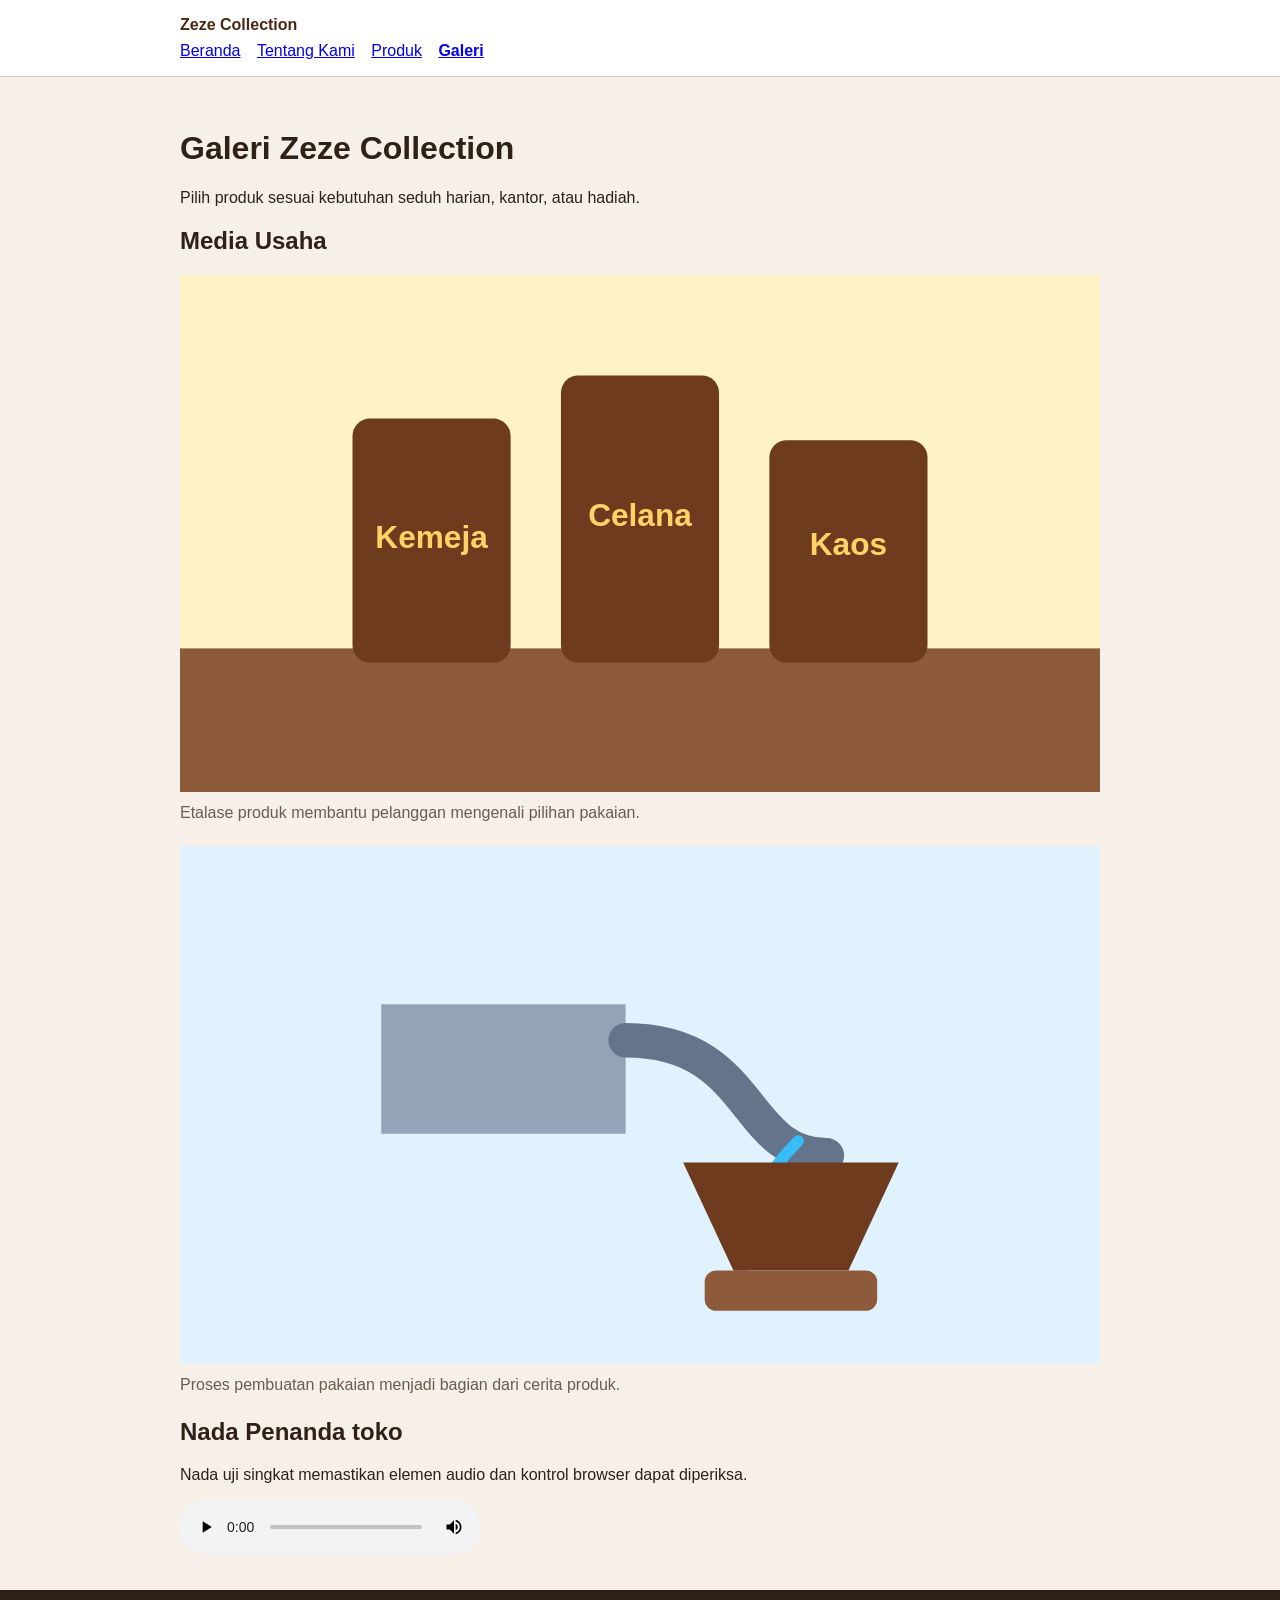
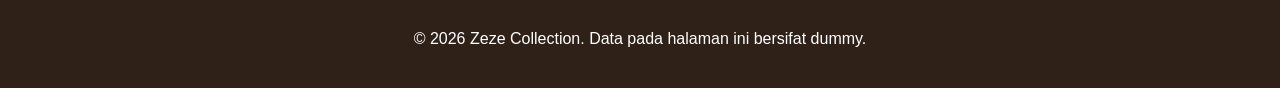
==== galeri.html @ 98d9852c "feat: tambah media dan tabel katalog" ====
<!doctype html>
<html lang="id">
  <head>
    <meta charset="utf-8" />
    <meta name="viewport" content="width=device-width, initial-scale=1" />
    <title>Toko Pakaian - Zeze Collection</title>
    <link rel="stylesheet" href="css/style.css" />
  </head>
  <body>
    <a class="skip-link" href="#konten">Lewati ke konten utama</a>
    <header class="site-header">
      <nav class="nav" aria-label="Navigasi utama">
        <a class="brand" href="index.html">Zeze Collection</a>
        <ul>
          <li><a href="index.html">Beranda</a></li>
          <li><a href="tentang.html">Tentang Kami</a></li>
          <li><a href="produk.html">Produk</a></li>
          <li><a aria-current="page" href="galeri.html">Galeri</a></li>
          
        </ul>
      </nav>
    </header>
    <main id="konten" class="page">
      <h1>Galeri Zeze Collection</h1>
      <p>Pilih produk sesuai kebutuhan seduh harian, kantor, atau hadiah.</p>
      <section aria-labelledby="media-title">
        <h2 id="media-title">Media Usaha</h2>
        <div class="gallery-list">
          <figure class="media-card">
            <img
              src="assets/images/etalase-pakaian.svg"
              alt="Etalase Pakaian Zeze Collection berisi kemasan pakaian lokal"
            />
            <figcaption>
              Etalase produk membantu pelanggan mengenali pilihan pakaian.
            </figcaption>
          </figure>
          <figure class="media-card">
            <img
              src="assets/images/proses-pakaian.svg"
              alt="Proses pembuatan pakaian di bengkel Zeze Collection"
            />
            <figcaption>
              Proses pembuatan pakaian menjadi bagian dari cerita produk.
            </figcaption>
          </figure>
        </div>
      </section>

      <section aria-labelledby="audio-title">
        <h2 id="audio-title">Nada Penanda toko</h2>
        <p id="audio-note">
          Nada uji singkat memastikan elemen audio dan kontrol browser dapat
          diperiksa.
        </p>
        <audio
          controls
          aria-describedby="audio-note"
          src="[data-uri]"
        >
          Browser Anda tidak mendukung pemutar audio.
        </audio>
      </section>
    </main>
    <footer class="site-footer">
      <p>&copy; 2026 Zeze Collection. Data pada halaman ini bersifat dummy.</p>
    </footer>
  </body>
</html>
---- css/style.css ----
body {
  margin: 0;
  color: #2f2118;
  background: #f6f0e8;
  font-family: Arial, sans-serif;
}

.page {
  max-width: 920px;
  margin: 0 auto;
  padding: 32px 20px;
}

.hero {
  padding: 36px;
  color: white;
  background: #6f3b1f;
  border-radius: 24px;
}

.eyebrow {
  margin: 0 0 8px;
  letter-spacing: 0.14em;
  text-transform: uppercase;
}

#pesanButton {
  display: block;
  margin: 24px auto 0;
}

.products {
  display: inline-block;
  margin-top: 24px;
  padding-left: 0;
}

.products li {
  display: inline-block;
  vertical-align: top;
  list-style: none;
  width: 220px;
  min-height: 160px;
  margin-right: 20px;
  margin-bottom: 20px;
  padding: 20px;
  box-sizing: border-box;
  border-radius: 15px;
  background: white;
  text-align: center;
  box-shadow: 0 10px 30px rgb(47 33 24 / 10%);
}

.products li p {
  margin-top: 12px;
  font-size: 0.9rem;
  line-height: 1.5;
}

section[aria-labelledby="info-title"] {
  margin-top: 30px;
  padding: 24px;
  background: white;
  border-radius: 15px;
  box-shadow: 0 10px 30px rgb(47 33 24 / 10%);
}

section[aria-labelledby="info-title"] h2 {
  margin-top: 0;
}

section[aria-labelledby="info-title"] p {
  margin: 12px 0;
  line-height: 1.5;
}

button {
  padding: 12px 18px;
  color: #2f2118;
  font-weight: 700;
  cursor: pointer;
  background: #ffd166;
  border: 0;
  border-radius: 999px;
}

.skip-link {
  position: absolute;
  left: -9999px;
  padding: 8px 12px;
  color: white;
  background: #2f2118;
}
.skip-link:focus {
  top: 8px;
  left: 8px;
}
.site-header {
  padding: 16px 20px;
  background: white;
  border-bottom: 1px solid #dccbbc;
}
.nav {
  max-width: 920px;
  margin: 0 auto;
}
.brand {
  display: inline-block;
  margin-bottom: 8px;
  color: #4b2715;
  font-weight: 800;
  text-decoration: none;
}
.nav ul {
  padding: 0;
  margin: 0;
  list-style: none;
}
.nav li {
  display: inline-block;
  margin-right: 12px;
}
.nav a[aria-current="page"] {
  font-weight: 800;
}
a:focus-visible,
button:focus-visible {
  outline: 3px solid #2563eb;
  outline-offset: 3px;
}
.site-footer {
  padding: 24px 20px;
  color: white;
  text-align: center;
  background: #2f2118;
}

img { max-width: 100%; height: auto; }
figure { margin: 0 0 24px; }
figcaption { margin-top: 8px; color: #6b5b52; }
table { width: 100%; border-collapse: collapse; }
caption { margin-bottom: 8px; font-weight: 700; text-align: left; }
th,
td { padding: 10px; text-align: left; border: 1px solid #dccbbc; }
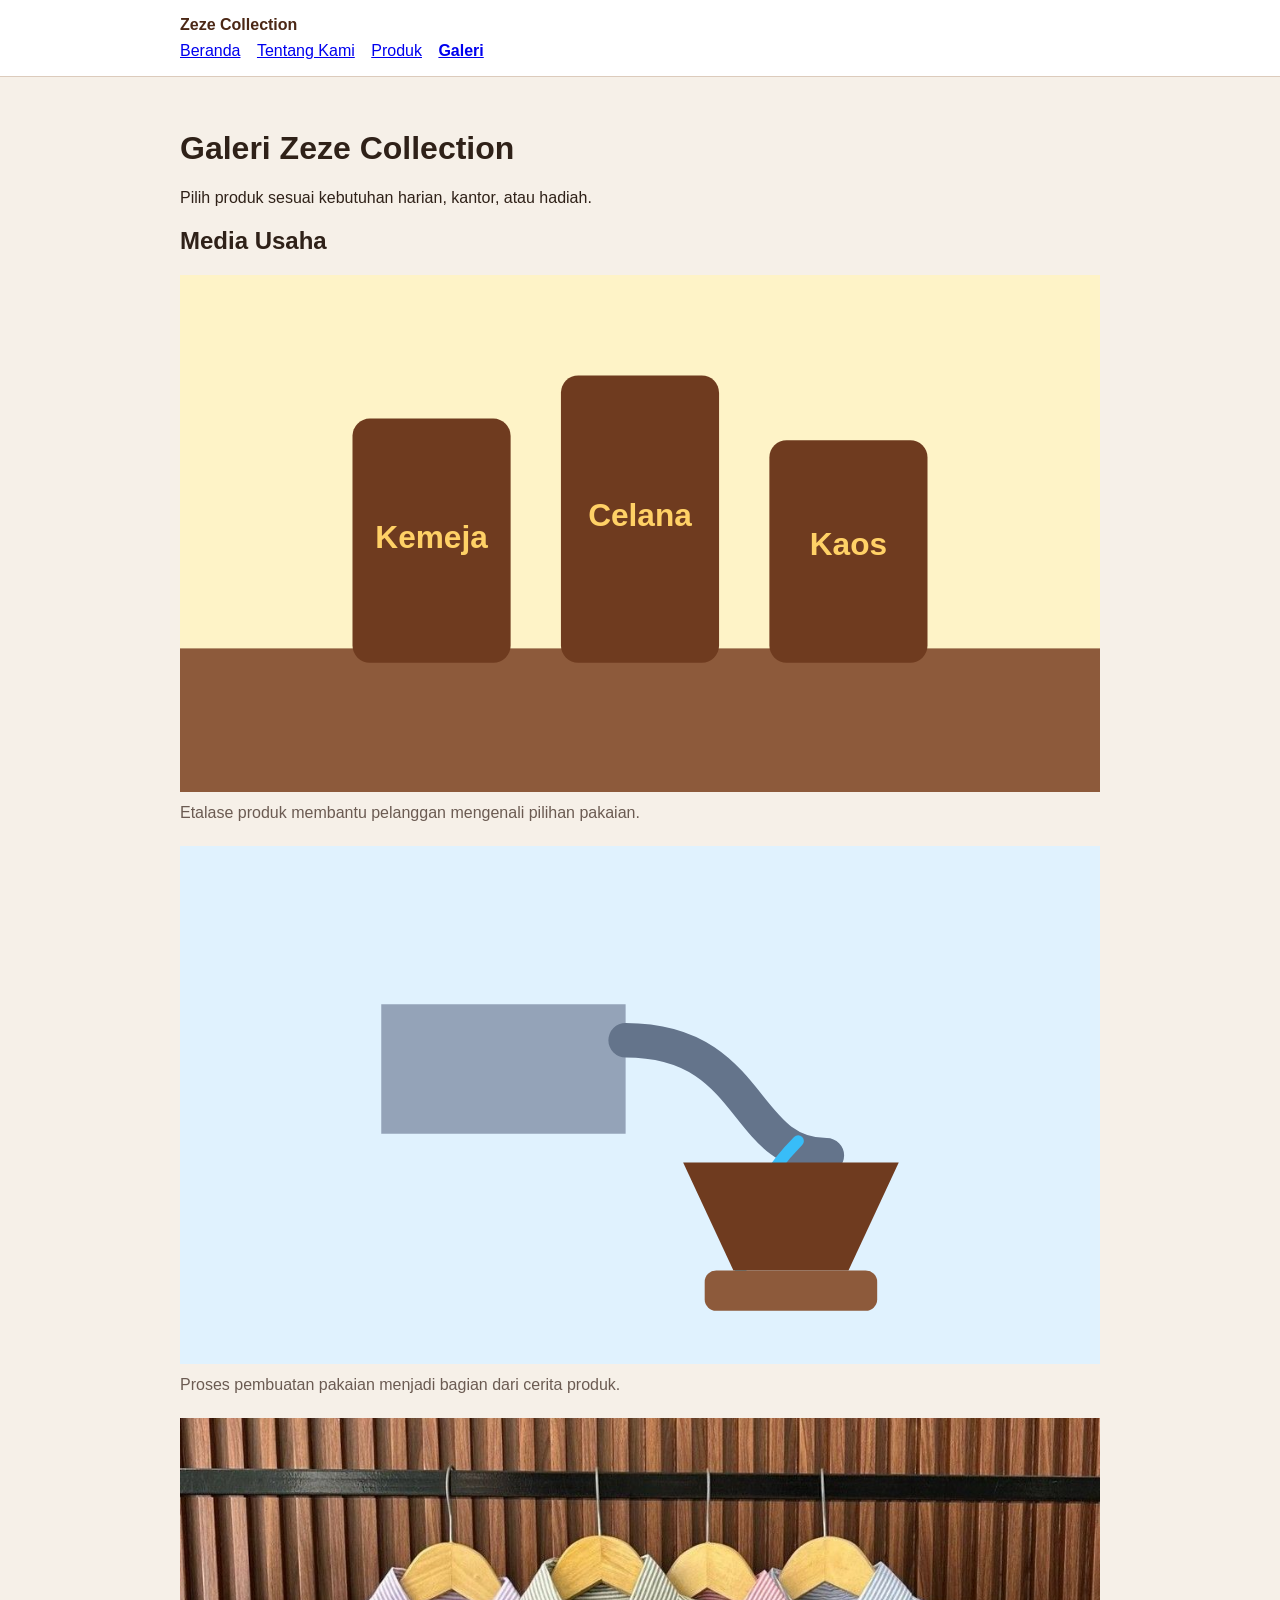
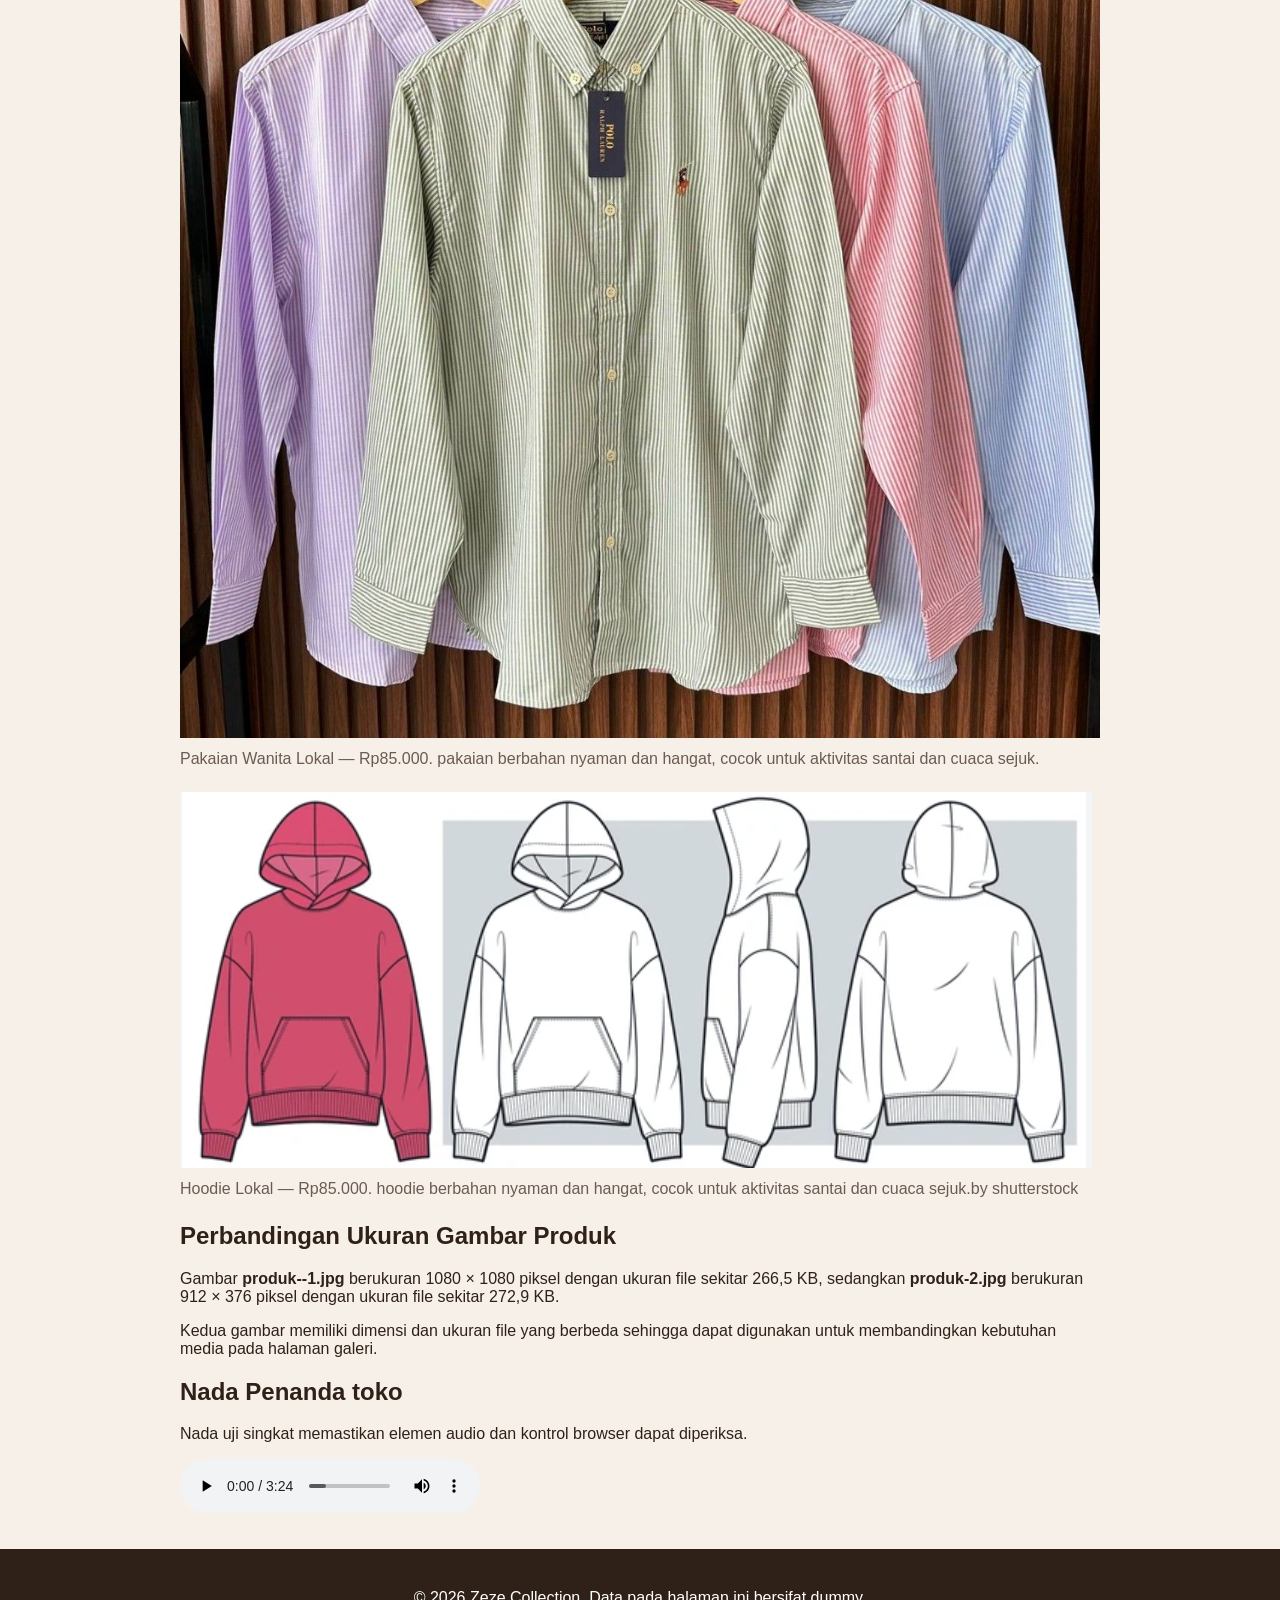
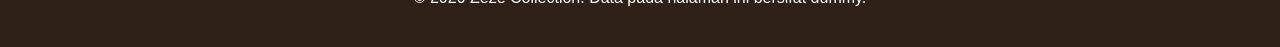
==== commit 9bd4665d: "pengembangan mandiri P03" ====
--- a/galeri.html
+++ b/galeri.html
@@ -16,13 +16,12 @@
           <li><a href="tentang.html">Tentang Kami</a></li>
           <li><a href="produk.html">Produk</a></li>
           <li><a aria-current="page" href="galeri.html">Galeri</a></li>
-          
         </ul>
       </nav>
     </header>
     <main id="konten" class="page">
       <h1>Galeri Zeze Collection</h1>
-      <p>Pilih produk sesuai kebutuhan seduh harian, kantor, atau hadiah.</p>
+      <p>Pilih produk sesuai kebutuhan harian, kantor, atau hadiah.</p>
       <section aria-labelledby="media-title">
         <h2 id="media-title">Media Usaha</h2>
         <div class="gallery-list">
@@ -35,6 +34,7 @@
               Etalase produk membantu pelanggan mengenali pilihan pakaian.
             </figcaption>
           </figure>
+
           <figure class="media-card">
             <img
               src="assets/images/proses-pakaian.svg"
@@ -44,7 +44,44 @@
               Proses pembuatan pakaian menjadi bagian dari cerita produk.
             </figcaption>
           </figure>
+
+          <figure class="media-card">
+            <img
+              src="assets/images/produk--1.jpg"
+              alt="Pakaian Wanita Lokal Zeze Collection pada etalase pakaian lokal"
+            />
+            <figcaption>
+              Pakaian Wanita Lokal — Rp85.000. pakaian berbahan nyaman dan
+              hangat, cocok untuk aktivitas santai dan cuaca sejuk.
+            </figcaption>
+          </figure>
+
+          <figure class="media-card">
+            <img
+              src="assets/images/produk-2.jpg"
+              alt="Hoodie Lokal Zeze Collection pada etalase pakaian lokal"
+            />
+            <figcaption>
+              Hoodie Lokal — Rp85.000. hoodie berbahan nyaman dan hangat, cocok
+              untuk aktivitas santai dan cuaca sejuk.by shutterstock
+            </figcaption>
+          </figure>
         </div>
+      </section>
+
+      <section aria-labelledby="ukuran-title">
+        <h2 id="ukuran-title">Perbandingan Ukuran Gambar Produk</h2>
+        <p>
+          Gambar <strong>produk--1.jpg</strong> berukuran 1080 × 1080 piksel
+          dengan ukuran file sekitar 266,5 KB, sedangkan
+          <strong>produk-2.jpg</strong> berukuran 912 × 376 piksel dengan ukuran
+          file sekitar 272,9 KB.
+        </p>
+        <p>
+          Kedua gambar memiliki dimensi dan ukuran file yang berbeda sehingga
+          dapat digunakan untuk membandingkan kebutuhan media pada halaman
+          galeri.
+        </p>
       </section>
 
       <section aria-labelledby="audio-title">
@@ -56,7 +93,7 @@
         <audio
           controls
           aria-describedby="audio-note"
-          src="[data-uri]"
+          src="assets/audio/TENETRUNNER - Fortuna.mp3"
         >
           Browser Anda tidak mendukung pemutar audio.
         </audio>
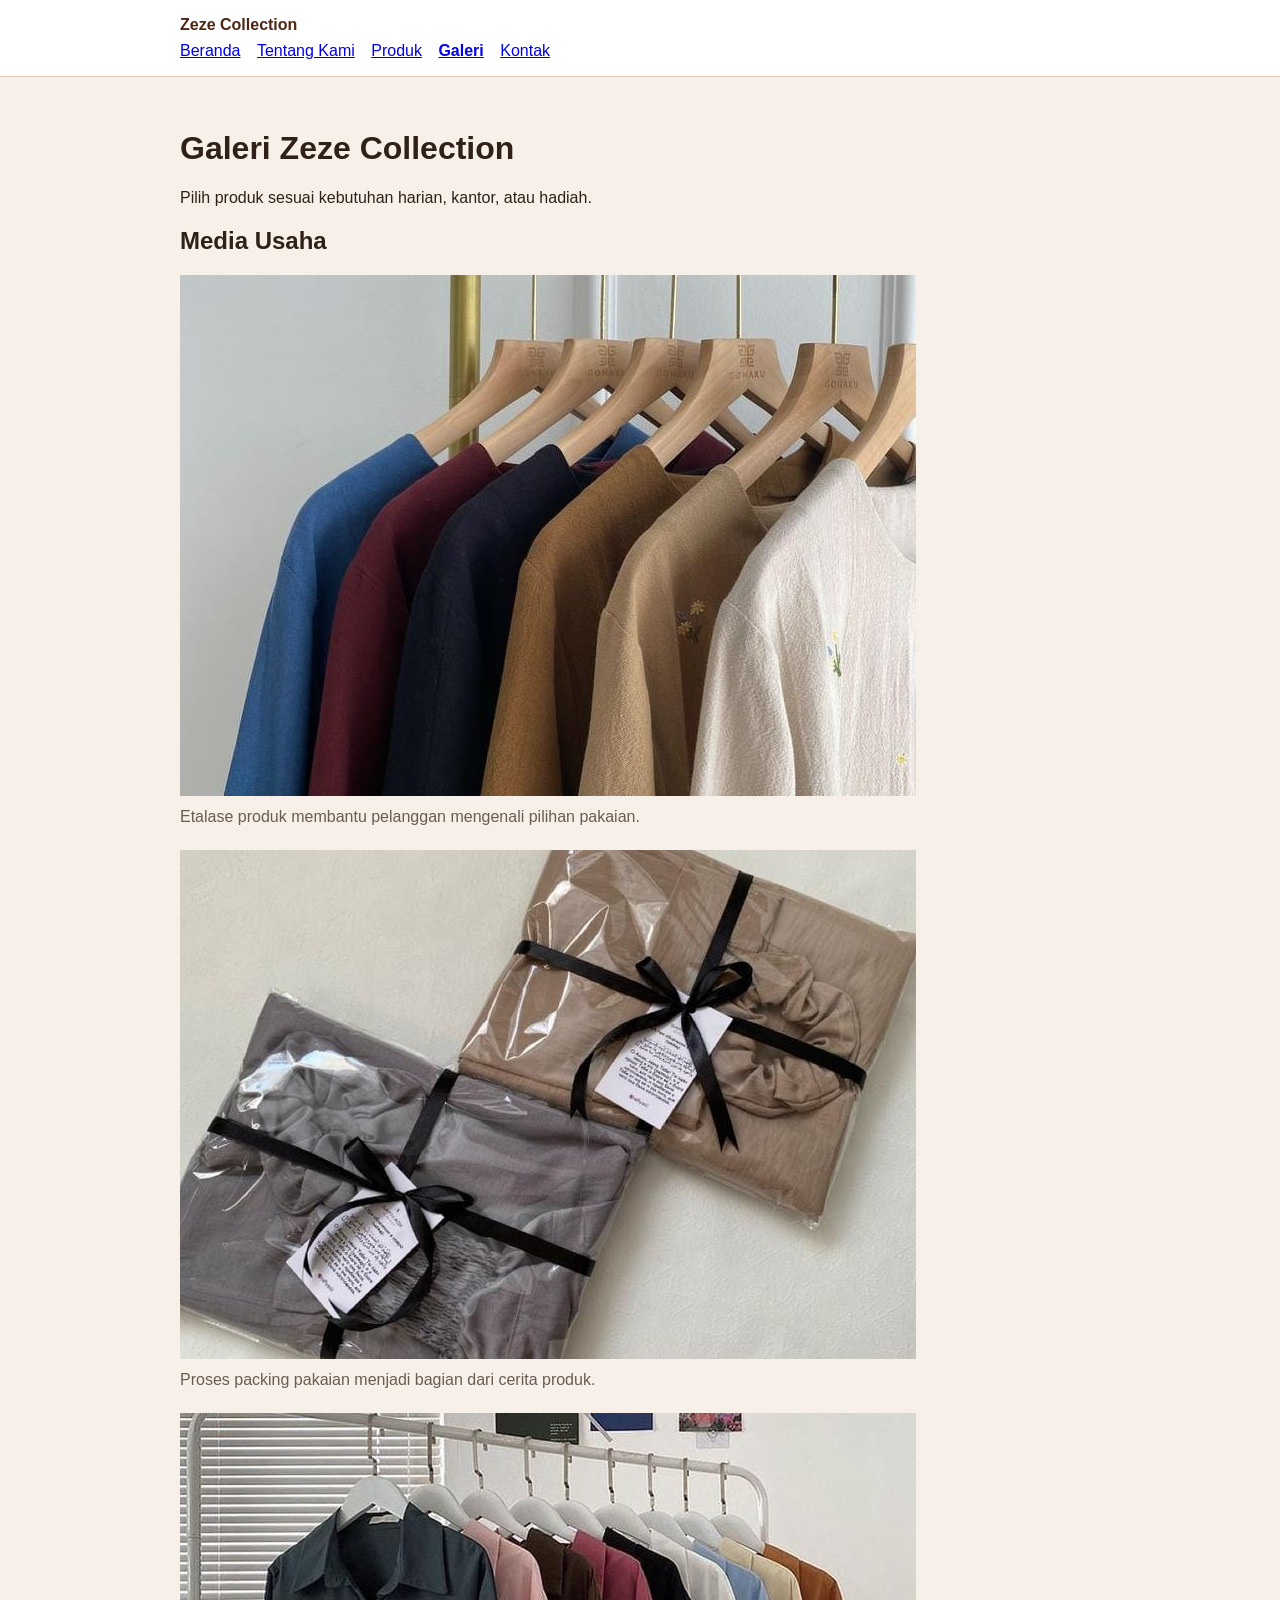
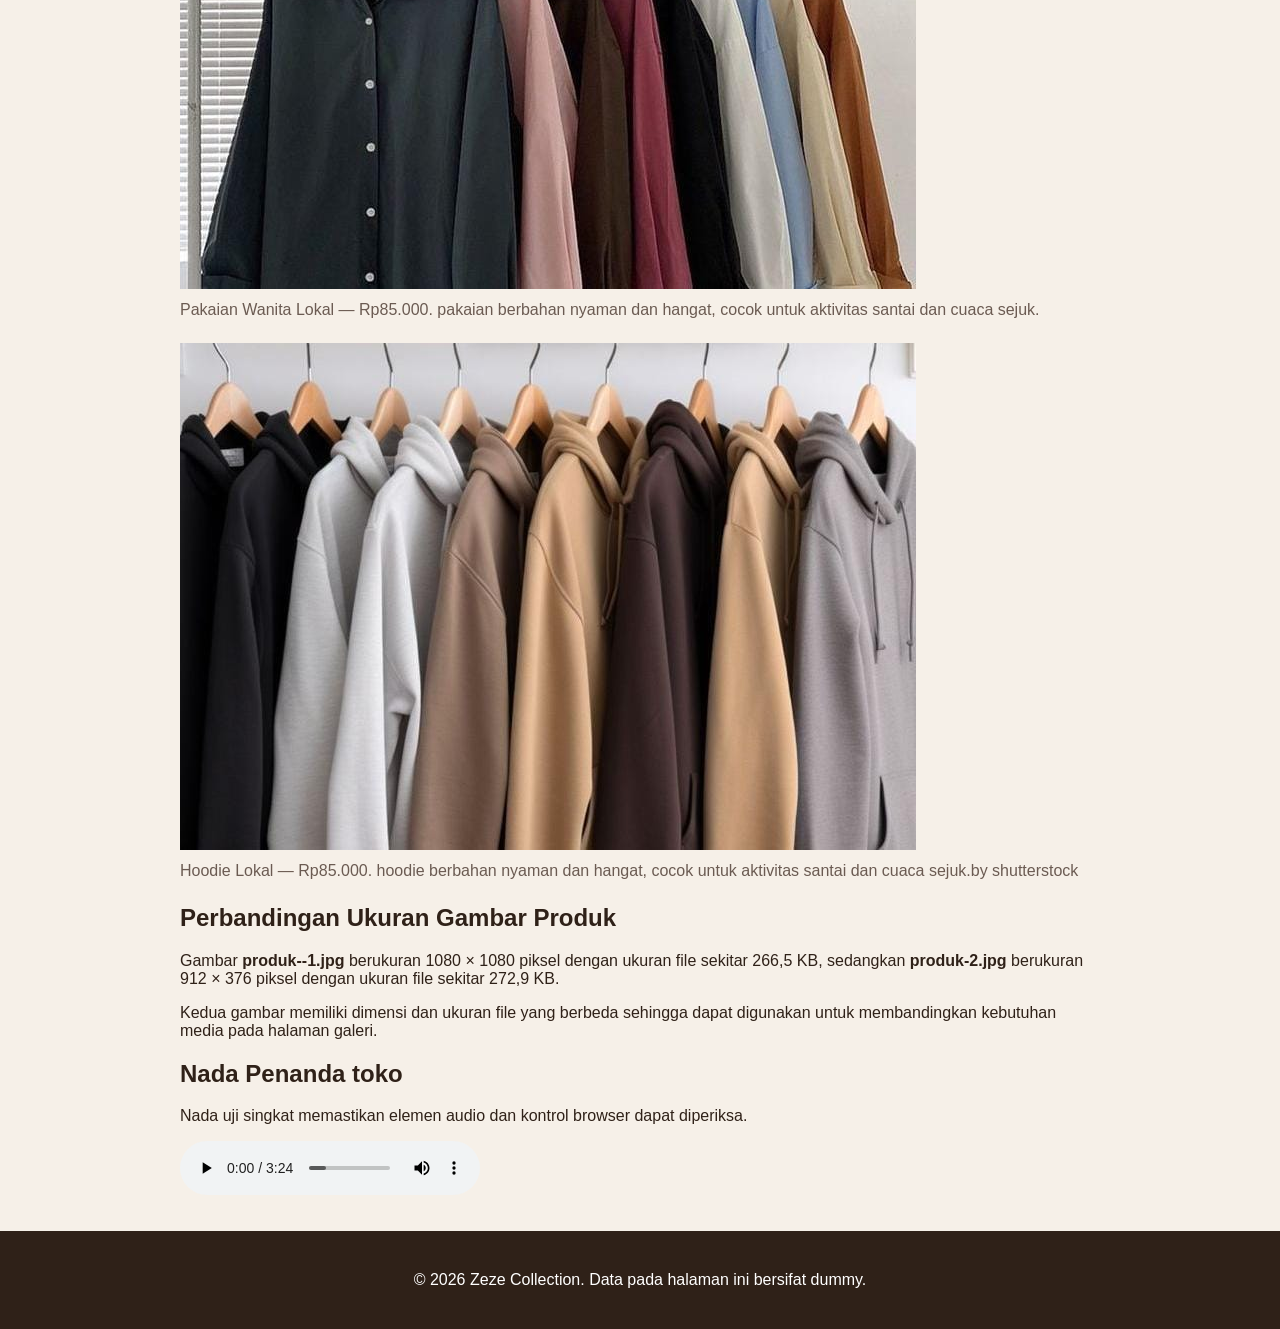
==== commit b39f4481: "feat: tambah form kontak aksesibel dan preview, perbaikan P03" ====
--- a/galeri.html
+++ b/galeri.html
@@ -16,6 +16,7 @@
           <li><a href="tentang.html">Tentang Kami</a></li>
           <li><a href="produk.html">Produk</a></li>
           <li><a aria-current="page" href="galeri.html">Galeri</a></li>
+          <li><a href="kontak.html">Kontak</a></li>
         </ul>
       </nav>
     </header>
@@ -27,7 +28,7 @@
         <div class="gallery-list">
           <figure class="media-card">
             <img
-              src="assets/images/etalase-pakaian.svg"
+              src="assets/images/etalase-pakaian.jpg"
               alt="Etalase Pakaian Zeze Collection berisi kemasan pakaian lokal"
             />
             <figcaption>
@@ -37,11 +38,11 @@
 
           <figure class="media-card">
             <img
-              src="assets/images/proses-pakaian.svg"
+              src="assets/images/proses-pakaian.jpg"
               alt="Proses pembuatan pakaian di bengkel Zeze Collection"
             />
             <figcaption>
-              Proses pembuatan pakaian menjadi bagian dari cerita produk.
+              Proses packing pakaian menjadi bagian dari cerita produk.
             </figcaption>
           </figure>
 
--- a/css/style.css
+++ b/css/style.css
@@ -135,10 +135,53 @@
   background: #2f2118;
 }
 
-img { max-width: 100%; height: auto; }
-figure { margin: 0 0 24px; }
-figcaption { margin-top: 8px; color: #6b5b52; }
-table { width: 100%; border-collapse: collapse; }
-caption { margin-bottom: 8px; font-weight: 700; text-align: left; }
+img {
+  max-width: 100%;
+  height: auto;
+}
+figure {
+  margin: 0 0 24px;
+}
+figcaption {
+  margin-top: 8px;
+  color: #6b5b52;
+}
+table {
+  width: 100%;
+  border-collapse: collapse;
+}
+caption {
+  margin-bottom: 8px;
+  font-weight: 700;
+  text-align: left;
+}
 th,
-td { padding: 10px; text-align: left; border: 1px solid #dccbbc; }+td {
+  padding: 10px;
+  text-align: left;
+  border: 1px solid #dccbbc;
+}
+
+.field {
+  margin-bottom: 18px;
+}
+.field label {
+  display: block;
+  margin-bottom: 6px;
+}
+fieldset {
+  margin: 0 0 18px;
+}
+#preview-form {
+  padding: 18px;
+  white-space: pre-wrap;
+  background: white;
+  border: 1px solid #dccbbc;
+}
+
+.field small {
+  display: block;
+  margin-top: 5px;
+  font-size: 13px;
+  line-height: 1.4;
+}
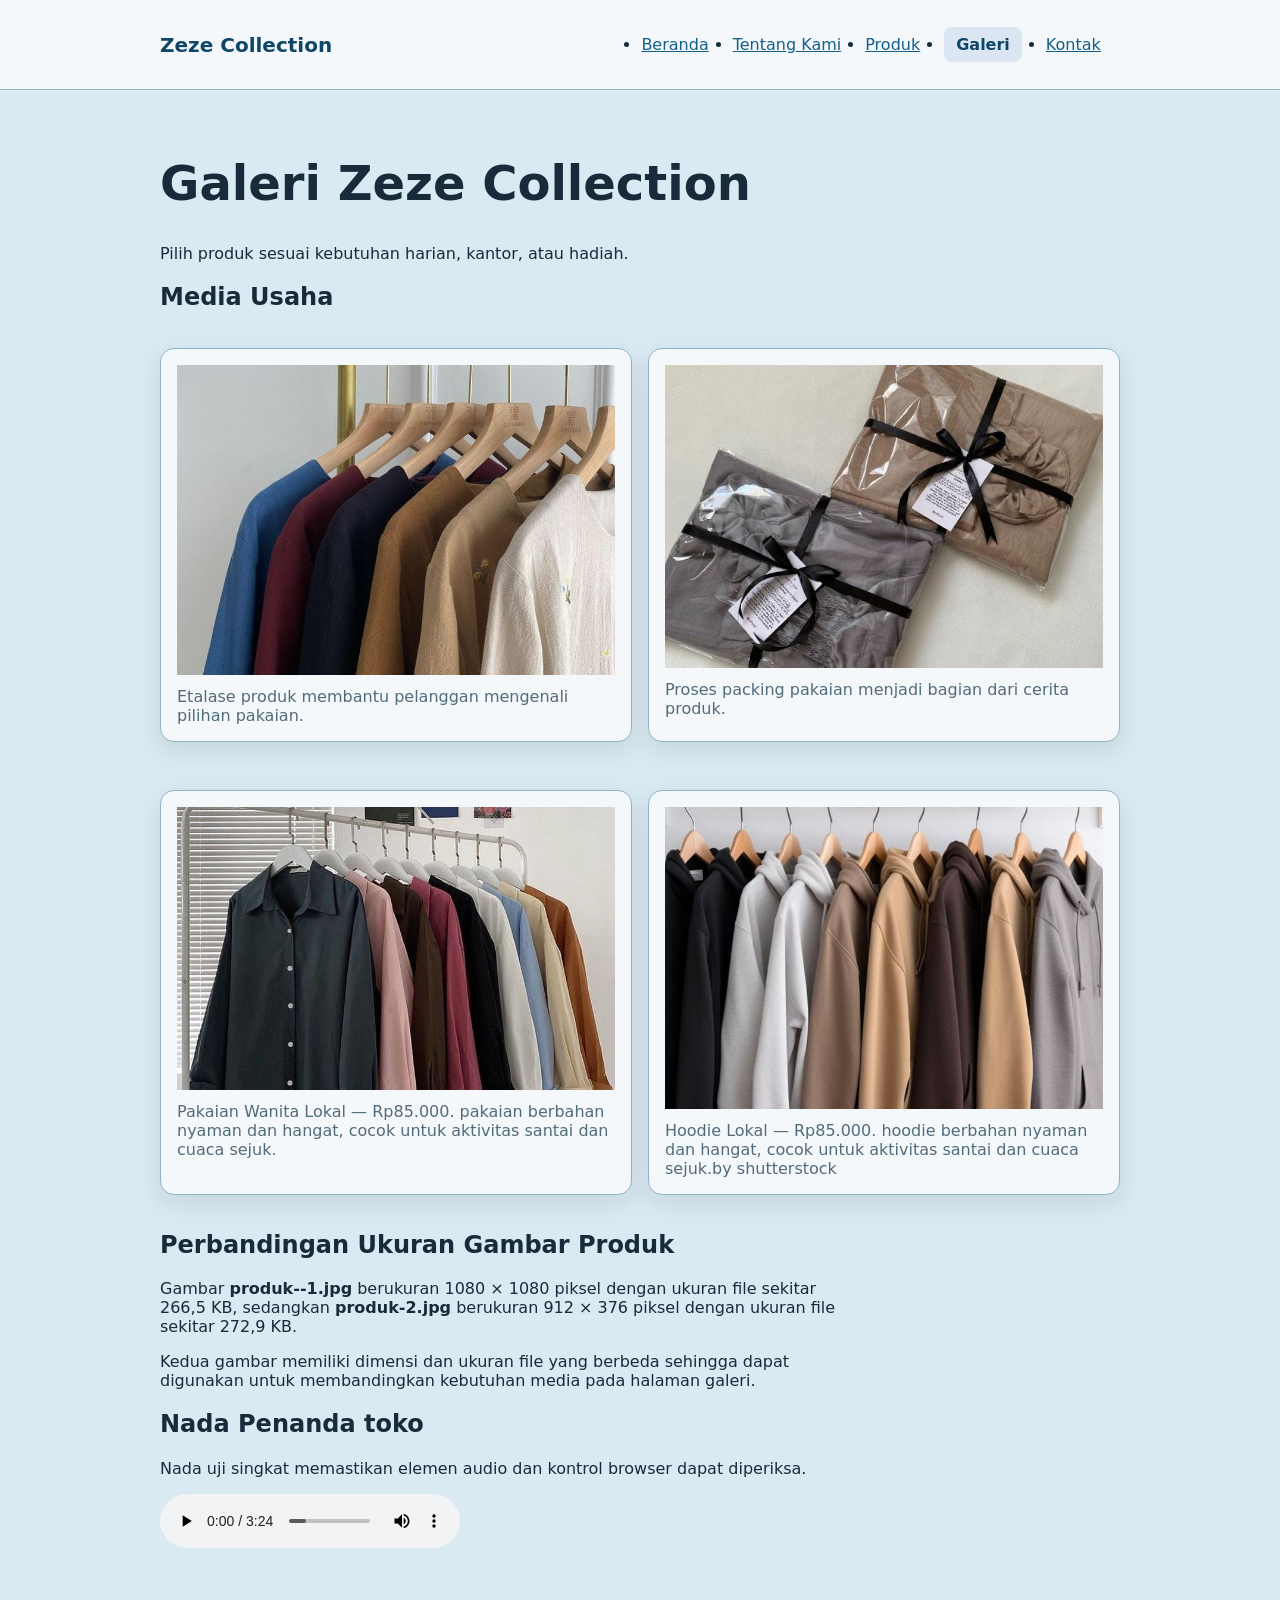
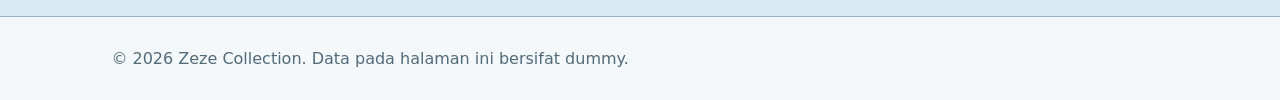
==== commit 6e5ae838: "feat(P6) : Menerapkan Grid dan flexbox pada halaman UMKM" ====
--- a/galeri.html
+++ b/galeri.html
@@ -25,7 +25,7 @@
       <p>Pilih produk sesuai kebutuhan harian, kantor, atau hadiah.</p>
       <section aria-labelledby="media-title">
         <h2 id="media-title">Media Usaha</h2>
-        <div class="gallery-list">
+        <div class="gallery-grid">
           <figure class="media-card">
             <img
               src="assets/images/etalase-pakaian.jpg"
@@ -105,3 +105,4 @@
     </footer>
   </body>
 </html>
+
--- a/css/style.css
+++ b/css/style.css
@@ -1,21 +1,116 @@
+:root {
+  --color-primary: #155e8a;
+  --color-primary-strong: #0f4668;
+  --color-primary-soft: #dce6f2;
+
+  --color-text: #172b3a;
+  --color-muted: #526b7a;
+  --color-surface: #f4f8fa;
+  --color-surface-soft: #d9eaf2;
+  --color-border: #8fb5c9;
+  --color-focus: #f59e0b;
+
+  --color-success: #166534;
+  --color-danger: #b91c1c;
+
+  --space-1: 0.5rem;
+  --space-2: 0.75rem;
+  --space-3: 1rem;
+  --space-4: 1.5rem;
+  --space-5: 2rem;
+
+  --radius-sm: 0.5rem;
+  --radius-md: 0.875rem;
+  --radius-lg: 1.5rem;
+  --radius-xl: 2.5rem;
+  --shadow-card: 0 0.5rem 1.5rem rgb(47 33 24 / 0.1);
+}
+*,
+*::before,
+*::after {
+  box-sizing: border-box;
+}
+
+html {
+  color-scheme: light;
+}
+
 body {
   margin: 0;
-  color: #2f2118;
-  background: #f6f0e8;
-  font-family: Arial, sans-serif;
+  color: var(--color-text);
+  background: var(--color-surface-soft);
+  font-family:
+    system-ui,
+    -apple-system,
+    BlinkMacSystemFont,
+    "Segoe UI",
+    sans-serif;
 }
 
 .page {
-  max-width: 920px;
-  margin: 0 auto;
-  padding: 32px 20px;
+  padding-block: var(--space-5);
 }
 
 .hero {
-  padding: 36px;
-  color: white;
-  background: #6f3b1f;
-  border-radius: 24px;
+  display: grid;
+  grid-template-columns: 1.2fr 0.8fr;
+  gap: var(--space-4);
+  align-items: center;
+  padding: var(--space-5);
+  color: var(--color-surface);
+  background: var(--color-primary);
+  border-radius: var(--radius-md);
+}
+
+.hero-image {
+  display: block;
+  width: 100%;
+  height: auto;
+  border-radius: var(--radius-md);
+}
+
+.products-grid,
+.gallery-grid {
+  display: grid;
+  grid-template-columns: repeat(3, minmax(0, 1fr));
+  gap: var(--space-3);
+}
+
+.product-grid {
+  display: grid;
+  grid-template-columns: repeat(3, minmax(0, 1fr));
+  gap: var(--space-3);
+}
+
+.gallery-grid {
+  grid-template-columns: repeat(2, minmax(0, 1fr));
+}
+
+h1,
+h2,
+h3 {
+  line-height: 1.2;
+  text-wrap: balance;
+}
+h1 {
+  font-size: clamp(2rem, 6vw, 3rem);
+}
+p,
+li {
+  max-width: 68ch;
+}
+.eyebrow {
+  color: var(--color-primary);
+  font-weight: 800;
+  letter-spacing: 0.08em;
+  text-transform: uppercase;
+}
+.hero .eyebrow {
+  color: var(--color-primary-soft);
+}
+.price {
+  color: var(--color-primary-strong);
+  font-weight: 800;
 }
 
 .eyebrow {
@@ -43,12 +138,12 @@
   min-height: 160px;
   margin-right: 20px;
   margin-bottom: 20px;
-  padding: 20px;
+  padding: var(--space-4);
   box-sizing: border-box;
-  border-radius: 15px;
-  background: white;
+  border-radius: var(--radius-lg);
+  background: var(--color-primary-soft);
   text-align: center;
-  box-shadow: 0 10px 30px rgb(47 33 24 / 10%);
+  box-shadow: var(--shadow-card);
 }
 
 .products li p {
@@ -59,10 +154,10 @@
 
 section[aria-labelledby="info-title"] {
   margin-top: 30px;
-  padding: 24px;
-  background: white;
-  border-radius: 15px;
-  box-shadow: 0 10px 30px rgb(47 33 24 / 10%);
+  padding: var(--space-4);
+  background: var(--color-surface);
+  border-radius: var(--radius-xl);
+  box-shadow: var(--shadow-card);
 }
 
 section[aria-labelledby="info-title"] h2 {
@@ -74,77 +169,162 @@
   line-height: 1.5;
 }
 
+section[aria-labelledby="info-title"],
+section#kontak {
+  margin-top: 30px;
+  padding: var(--space-4);
+  background: var(--color-surface);
+  border-radius: var(--radius-xl);
+  box-shadow: var(--shadow-card);
+}
+.button,
 button {
-  padding: 12px 18px;
-  color: #2f2118;
+  display: inline-block;
+  padding: var(--space-2) var(--space-3);
+  color: var(--color-surface);
+  font: inherit;
   font-weight: 700;
+  text-decoration: none;
   cursor: pointer;
-  background: #ffd166;
+  background: var(--color-primary);
   border: 0;
-  border-radius: 999px;
+  border-radius: var(--radius-sm);
+}
+.button:hover,
+button:hover {
+  color: var(--color-surface);
+  background: var(--color-primary-strong);
+}
+.hero button {
+  color: var(--color-text);
+  background: var(--color-primary-soft);
+}
+.hero button:hover {
+  color: var(--color-text);
+  background: var(--color-border);
 }
 
 .skip-link {
   position: absolute;
-  left: -9999px;
-  padding: 8px 12px;
-  color: white;
-  background: #2f2118;
+  top: -5rem;
+  left: var(--space-3);
+  padding: var(--space-2) var(--space-3);
+  color: var(--color-surface);
+  background: var(--color-text);
 }
 .skip-link:focus {
-  top: 8px;
-  left: 8px;
-}
-.site-header {
-  padding: 16px 20px;
-  background: white;
-  border-bottom: 1px solid #dccbbc;
+  top: var(--space-3);
+}
+
+.site-header,
+.site-footer {
+  padding: var(--space-3) var(--space-4);
+  background: var(--color-surface);
+  border-bottom: 1px solid var(--color-border);
+}
+
+.nav,
+.page {
+  width: min(100% - 2rem, 60rem);
+  margin-inline: auto;
 }
 .nav {
+  display: flex;
+  gap: var(--space-3);
+  align-items: center;
+  justify-content: space-between;
+}
+/*header biar keliahatan di atas*/
+header {
+  position: sticky;
+  top: 0;
+  z-index: 1000;
+}
+
+/* 
+.brand {
+  display: inline-block;
+  margin-bottom: var(--space-2);
+  color: var(--color-text);
+  font-weight: 800;
+  text-decoration: none;
   max-width: 920px;
   margin: 0 auto;
-}
+} */
+
 .brand {
   display: inline-block;
   margin-bottom: 8px;
-  color: #4b2715;
+  color: var(--color-primary-strong);
   font-weight: 800;
   text-decoration: none;
-}
+  font-size: 1.25rem;
+  white-space: nowrap;
+}
+
+.brand {
+  margin-bottom: 0;
+}
+
 .nav ul {
-  padding: 0;
-  margin: 0;
-  list-style: none;
-}
+  display: flex;
+  gap: var(--space-4);
+  flex-wrap: wrap;
+  align-items: center;
+  margin: 0;
+  padding: 1.2rem;
+}
+
 .nav li {
-  display: inline-block;
-  margin-right: 12px;
-}
+  margin: 0;
+}
+
 .nav a[aria-current="page"] {
+  padding: var(--space-1) var(--space-2);
+  color: var(--color-primary-strong);
   font-weight: 800;
-}
+  text-decoration: none;
+  background: var(--color-primary-soft);
+  border-radius: var(--radius-sm);
+}
+
 a:focus-visible,
 button:focus-visible {
-  outline: 3px solid #2563eb;
-  outline-offset: 3px;
-}
+  outline: 3px solid var(--color-focus);
+  outline-offset: 2px;
+}
+
 .site-footer {
-  padding: 24px 20px;
-  color: white;
+  margin-top: var(--space-5);
+  color: var(--color-muted);
   text-align: center;
-  background: #2f2118;
+  border-top: 1px solid var(--color-border);
+  border-bottom: 0;
 }
 
 img {
   max-width: 100%;
   height: auto;
 }
+
+a {
+  color: var(--color-primary);
+}
+
+a:hover {
+  color: var(--color-primary-strong);
+}
+:focus-visible {
+  outline: 3px solid var(--color-focus);
+  outline-offset: 3px;
+}
+
 figure {
   margin: 0 0 24px;
 }
 figcaption {
   margin-top: 8px;
-  color: #6b5b52;
+  color: var(--color-muted);
 }
 table {
   width: 100%;
@@ -159,29 +339,238 @@
 td {
   padding: 10px;
   text-align: left;
-  border: 1px solid #dccbbc;
-}
-
+  border: 1px solid var(--color-border);
+}
 .field {
-  margin-bottom: 18px;
-}
-.field label {
+  margin-bottom: var(--space-3);
+}
+.field label,
+legend {
   display: block;
-  margin-bottom: 6px;
+  margin-bottom: var(--space-1);
+  font-weight: 700;
+}
+.field input,
+.field select,
+.field textarea {
+  width: 100%;
+  padding: var(--space-2);
+  color: inherit;
+  font: inherit;
+  background: var(--color-surface);
+  border: 1px solid var(--color-border);
+  border-radius: var(--radius-sm);
+}
+input[type="radio"],
+input[type="checkbox"] {
+  width: auto;
 }
 fieldset {
-  margin: 0 0 18px;
+  margin: 0 0 var(--space-3);
+  padding: var(--space-3);
+  border: 1px solid var(--color-border);
+  border-radius: var(--radius-sm);
+}
+audio {
+  max-width: 100%;
 }
 #preview-form {
-  padding: 18px;
+  padding: var(--space-3);
   white-space: pre-wrap;
-  background: white;
-  border: 1px solid #dccbbc;
-}
-
-.field small {
+  background: var(--color-surface);
+  border: 1px solid var(--color-border);
+  border-radius: var(--radius-sm);
+}
+
+/* .field small {
   display: block;
   margin-top: 5px;
   font-size: 13px;
   line-height: 1.4;
-}
+} */
+
+.product-card {
+  display: flex;
+  flex-direction: column;
+}
+.product-badge {
+  align-self: flex-start;
+  padding: 0.25rem var(--space-2);
+  color: var(--color-primary-strong);
+  font-size: 0.875rem;
+  font-weight: 800;
+  background: var(--color-primary-soft);
+  border-radius: 999px;
+}
+
+.card-actions {
+  display: flex;
+  gap: var(--space-2);
+  align-items: center;
+  flex-wrap: wrap;
+  margin-top: auto;
+}
+
+.product-card,
+.media-card,
+table,
+form {
+  margin-block: var(--space-3);
+  padding: var(--space-3);
+  background: var(--color-surface);
+  border: 1px solid var(--color-border);
+  border-radius: var(--radius-md);
+  box-shadow: var(--shadow-card);
+}
+figure {
+  margin-inline: 0;
+}
+figcaption,
+caption {
+  color: var(--color-muted);
+}
+table {
+  width: 100%;
+  border-collapse: collapse;
+  border-radius: 0;
+}
+caption {
+  margin-bottom: var(--space-2);
+  font-weight: 700;
+  text-align: left;
+}
+th,
+td {
+  padding: var(--space-2);
+  text-align: left;
+  border: 1px solid var(--color-border);
+}
+th {
+  background: var(--color-surface-soft);
+}
+
+.status-success {
+  margin-block: var(--space-3);
+  padding: var(--space-2) var(--space-3);
+  color: var(--color-success);
+  font-weight: 700;
+  background: var(--color-surface);
+  border: 1px solid var(--color-border);
+  border-radius: var(--radius-sm);
+}
+
+.status-danger {
+  margin-block: var(--space-3);
+  padding: var(--space-2) var(--space-3);
+  color: var(--color-danger);
+  font-weight: 700;
+  background: var(--color-surface);
+  border: 1px solid var(--color-danger);
+  border-radius: var(--radius-sm);
+}
+
+.hero-content {
+  display: flex;
+  flex-direction: column;
+  align-items: flex-start;
+  gap: var(--space-2);
+}
+
+.hero-content p,
+.hero-content h1 {
+  margin-block: 0;
+}
+
+#promoButton,
+#pesanButton {
+  padding: var(--space-2) var(--space-3);
+  border: none;
+  border-radius: var(--radius-sm);
+  cursor: pointer;
+}
+
+#promoButton {
+  margin-top: var(--space-2);
+}
+
+#pesanButton {
+  margin-bottom: var(--space-5);
+}
+
+.info-grid {
+  display: grid;
+  grid-template-columns: repeat(2, minmax(0, 1fr));
+  gap: var(--space-3);
+  align-items: stretch;
+}
+
+.info-grid section {
+  box-sizing: border-box;
+  width: 100%;
+  min-width: 0;
+  margin: 0;
+  padding: var(--space-4);
+}
+
+.info-grid #kontak {
+  margin: 0;
+}
+
+/*untuk form kontak*/
+#form-kontak {
+  display: grid;
+  grid-template-columns: repeat(2, minmax(0, 1fr));
+  gap: var(--space-3);
+  align-items: start;
+}
+
+/* Flexbox untuk label dan kontrol form */
+#form-kontak .field {
+  display: flex;
+  flex-direction: column;
+  gap: var(--space-1);
+  min-width: 0;
+  margin-bottom: 0;
+}
+
+#form-kontak .field input,
+#form-kontak .field select,
+#form-kontak .field textarea {
+  width: 100%;
+  min-width: 0;
+}
+
+#form-kontak fieldset {
+  min-width: 0;
+  margin: 0;
+}
+
+#form-kontak button[type="submit"] {
+  justify-self: start;
+}
+
+#form-kontak button[type="submit"] {
+  justify-self: start;
+  grid-column: 1 / -1;
+  width: fit-content;
+  max-width: 100%;
+  margin: 0;
+}
+
+.catalog-layout {
+  display: grid;
+  grid-template-areas: "filter products";
+  grid-template-columns: minmax(0, 1fr) minmax(0, 3fr);
+  gap: var(--space-4);
+  align-items: start;
+}
+
+.catalog-filter {
+  grid-area: filter;
+  min-width: 0;
+}
+
+.catalog-products {
+  grid-area: products;
+  min-width: 0;
+}
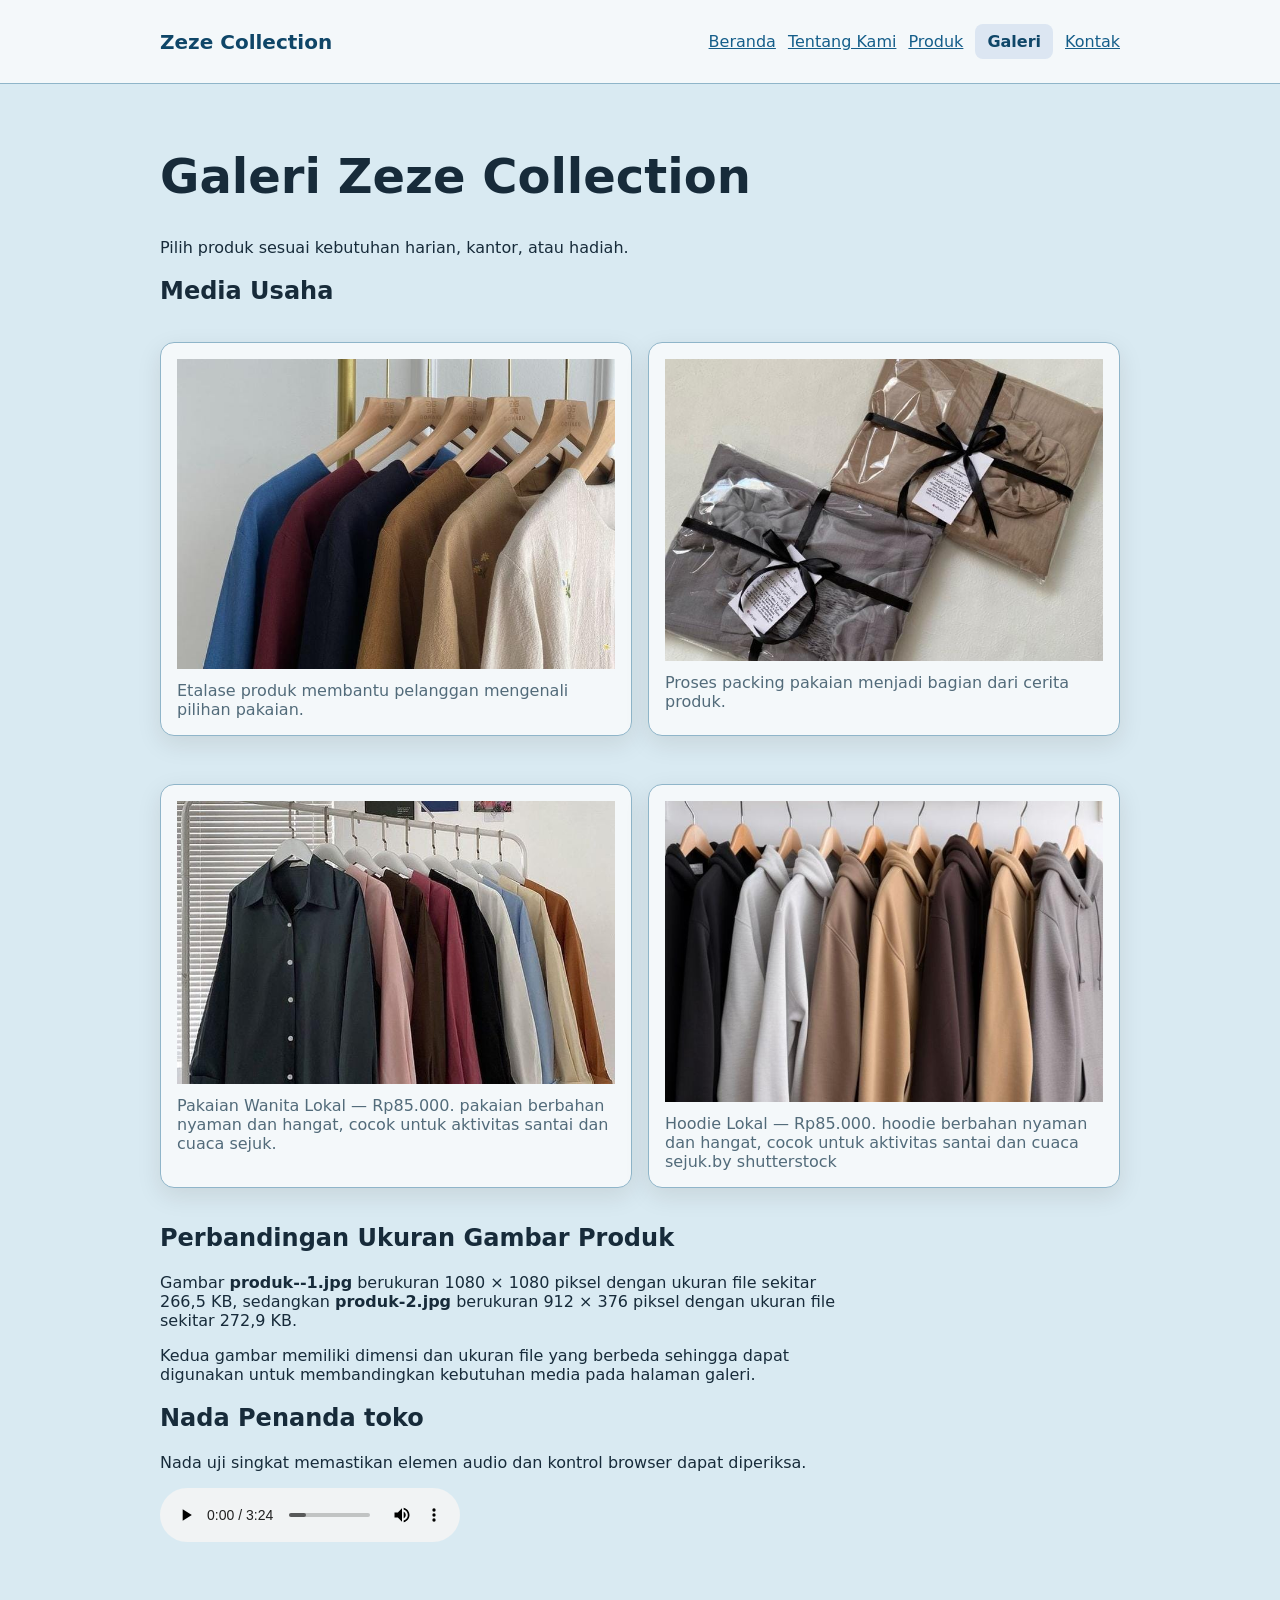
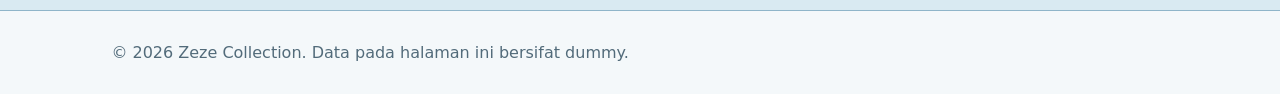
==== commit d53d7eb4: "feat: mengubah responsive mobile wesite umkm" ====
--- a/galeri.html
+++ b/galeri.html
@@ -29,6 +29,9 @@
           <figure class="media-card">
             <img
               src="assets/images/etalase-pakaian.jpg"
+              width="736"
+              height="521"
+              loading="lazy"
               alt="Etalase Pakaian Zeze Collection berisi kemasan pakaian lokal"
             />
             <figcaption>
@@ -105,4 +108,3 @@
     </footer>
   </body>
 </html>
-
--- a/css/style.css
+++ b/css/style.css
@@ -51,7 +51,7 @@
   padding-block: var(--space-5);
 }
 
-.hero {
+Hero Section .hero {
   display: grid;
   grid-template-columns: 1.2fr 0.8fr;
   gap: var(--space-4);
@@ -78,12 +78,51 @@
 
 .product-grid {
   display: grid;
-  grid-template-columns: repeat(3, minmax(0, 1fr));
   gap: var(--space-3);
 }
 
 .gallery-grid {
   grid-template-columns: repeat(2, minmax(0, 1fr));
+}
+
+/* Hero Section */
+.hero {
+  display: grid;
+  grid-template-columns: 1fr;
+  gap: var(--space-4);
+  align-items: center;
+  padding: var(--space-5);
+  color: var(--color-surface);
+  background: var(--color-primary);
+  border-radius: var(--radius-md);
+}
+
+.hero-image {
+  display: block;
+  width: 100%;
+  height: auto;
+  border-radius: var(--radius-md);
+}
+
+/* Produk dan Galeri */
+.product-grid,
+.gallery-grid {
+  display: grid;
+  grid-template-columns: 1fr;
+  gap: var(--space-3);
+}
+
+.product-grid {
+  display: grid;
+  grid-template-columns: 1fr;
+  gap: var(--space-3);
+}
+
+.product-images {
+  display: block;
+  width: 100%;
+  height: auto;
+  object-fit: contain;
 }
 
 h1,
@@ -124,7 +163,7 @@
   margin: 24px auto 0;
 }
 
-.products {
+.product {
   display: inline-block;
   margin-top: 24px;
   padding-left: 0;
@@ -230,9 +269,9 @@
 }
 .nav {
   display: flex;
+  flex-direction: column;
   gap: var(--space-3);
-  align-items: center;
-  justify-content: space-between;
+  align-items: flex-start;
 }
 /*header biar keliahatan di atas*/
 header {
@@ -268,11 +307,10 @@
 
 .nav ul {
   display: flex;
-  gap: var(--space-4);
+  flex-direction: column;
+  gap: var(--space-2);
   flex-wrap: wrap;
-  align-items: center;
-  margin: 0;
-  padding: 1.2rem;
+  list-style: none;
 }
 
 .nav li {
@@ -382,12 +420,12 @@
   border-radius: var(--radius-sm);
 }
 
-/* .field small {
+.field small {
   display: block;
   margin-top: 5px;
   font-size: 13px;
   line-height: 1.4;
-} */
+}
 
 .product-card {
   display: flex;
@@ -434,6 +472,19 @@
   border-collapse: collapse;
   border-radius: 0;
 }
+
+.table-scroll {
+  max-width: 100%;
+  overflow-x: auto;
+}
+.table-scroll:focus-visible {
+  outline: 3px solid var(--color-focus);
+  outline-offset: 3px;
+}
+.table-scroll table {
+  min-width: 40rem;
+}
+
 caption {
   margin-bottom: var(--space-2);
   font-weight: 700;
@@ -519,7 +570,7 @@
 /*untuk form kontak*/
 #form-kontak {
   display: grid;
-  grid-template-columns: repeat(2, minmax(0, 1fr));
+  grid-template-columns: 1fr;
   gap: var(--space-3);
   align-items: start;
 }
@@ -547,6 +598,8 @@
 
 #form-kontak button[type="submit"] {
   justify-self: start;
+  grid-column: 1 / -1;
+  max-width: 100%;
 }
 
 #form-kontak button[type="submit"] {
@@ -574,3 +627,87 @@
   grid-area: products;
   min-width: 0;
 }
+
+@media (min-width: 42rem) {
+  .nav ul {
+    flex-direction: row;
+  }
+  .gallery-grid {
+    grid-template-columns: repeat(2, minmax(0, 1fr));
+  }
+}
+
+@media (min-width: 48rem) {
+  .hero {
+    grid-template-columns: 1.2fr 0.8fr;
+  }
+  .product-grid {
+    grid-template-columns: repeat(2, minmax(0, 1fr));
+  }
+}
+
+@media (min-width: 60rem) {
+  .nav {
+    flex-direction: row;
+    align-items: center;
+    justify-content: space-between;
+  }
+  .product-grid {
+    grid-template-columns: repeat(3, minmax(0, 1fr));
+  }
+}
+
+/* P07 - Dasar responsivitas */
+html {
+  max-width: 100%;
+  overflow-wrap: break-word;
+}
+
+body {
+  width: 100%;
+  max-width: 100%;
+  margin: 0;
+}
+
+img,
+video,
+iframe {
+  max-width: 100%;
+}
+
+img,
+video {
+  height: auto;
+}
+
+input,
+select,
+textarea,
+button {
+  max-width: 100%;
+}
+
+pre,
+code {
+  overflow-wrap: anywhere;
+}
+
+/* P07 - Perbaikan daftar kategori produk */
+.catalog-filter {
+  min-width: 0;
+  max-width: 100%;
+}
+
+.catalog-filter ul {
+  padding-left: 1.25rem;
+  margin-inline: 0;
+}
+
+.catalog-filter li {
+  max-width: 100%;
+  min-width: 0;
+  white-space: normal;
+  overflow-wrap: break-word;
+  word-break: normal;
+  line-height: 1.6;
+}
